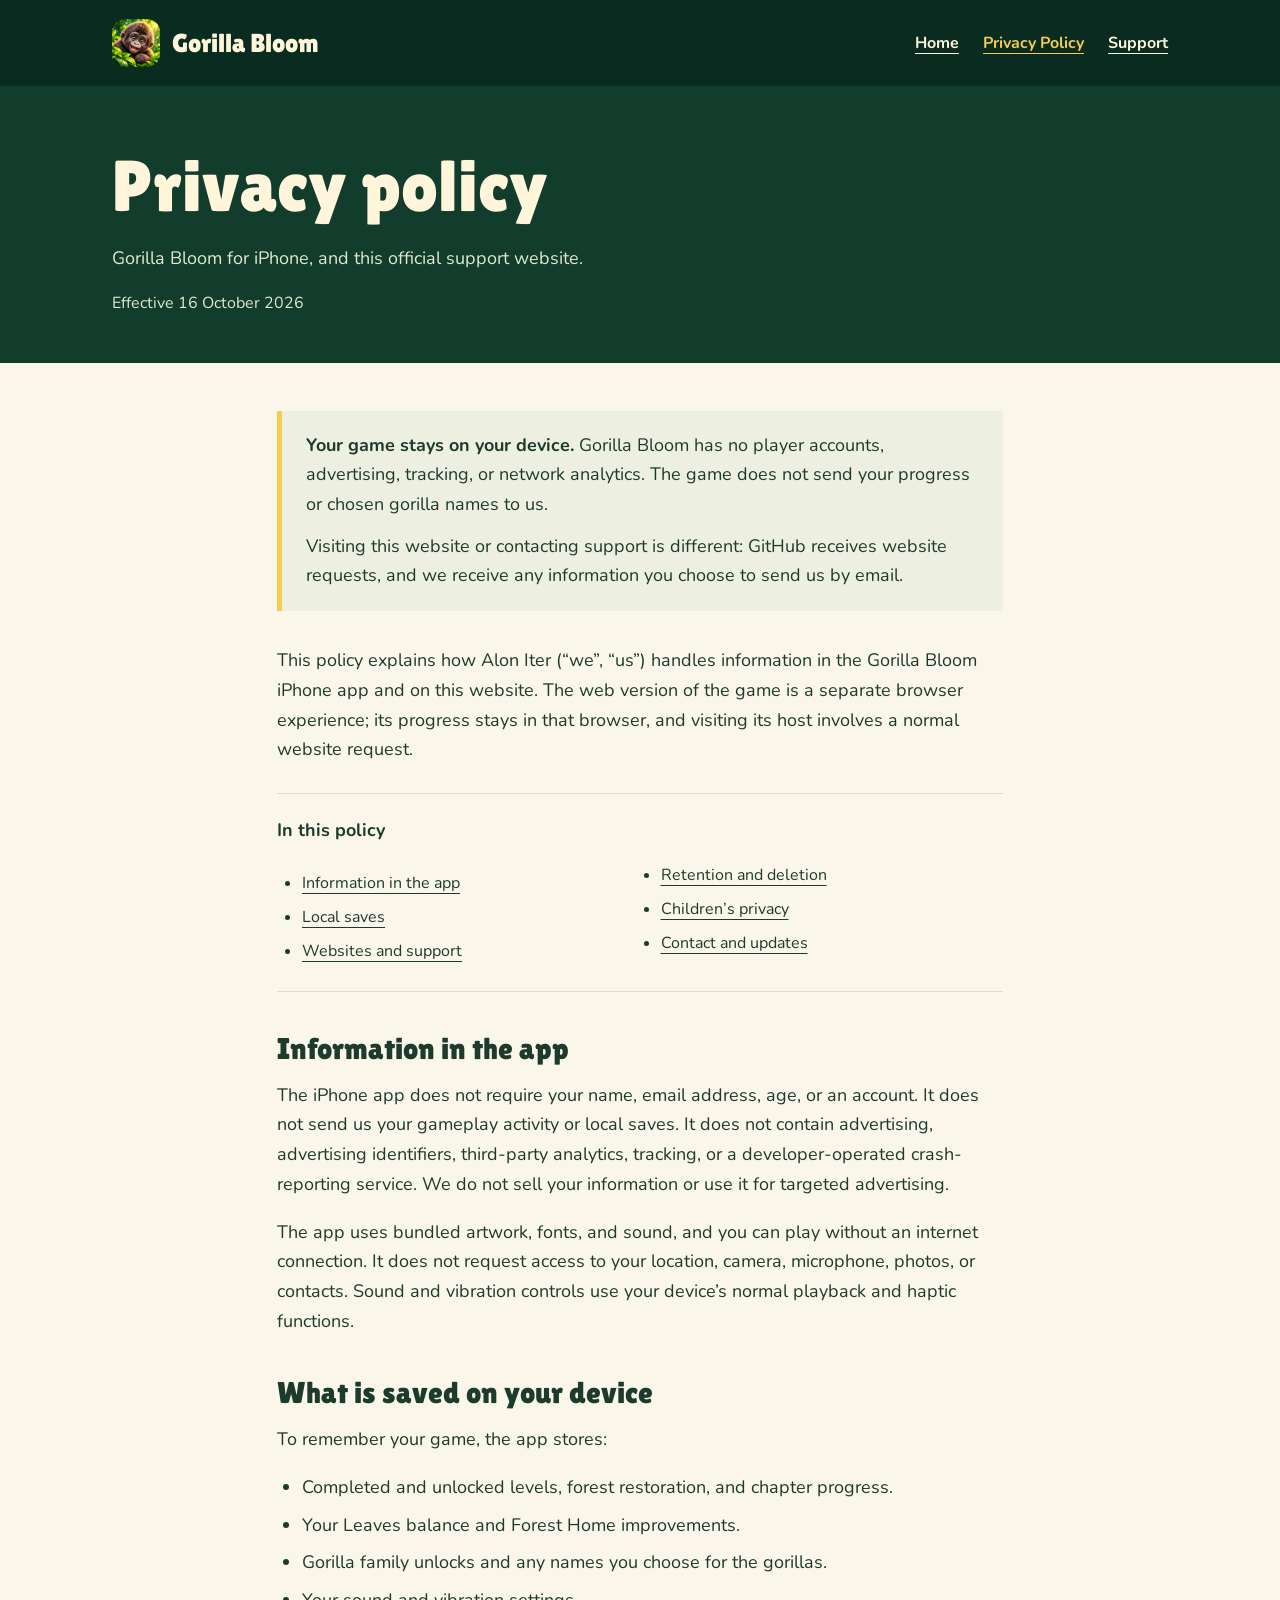
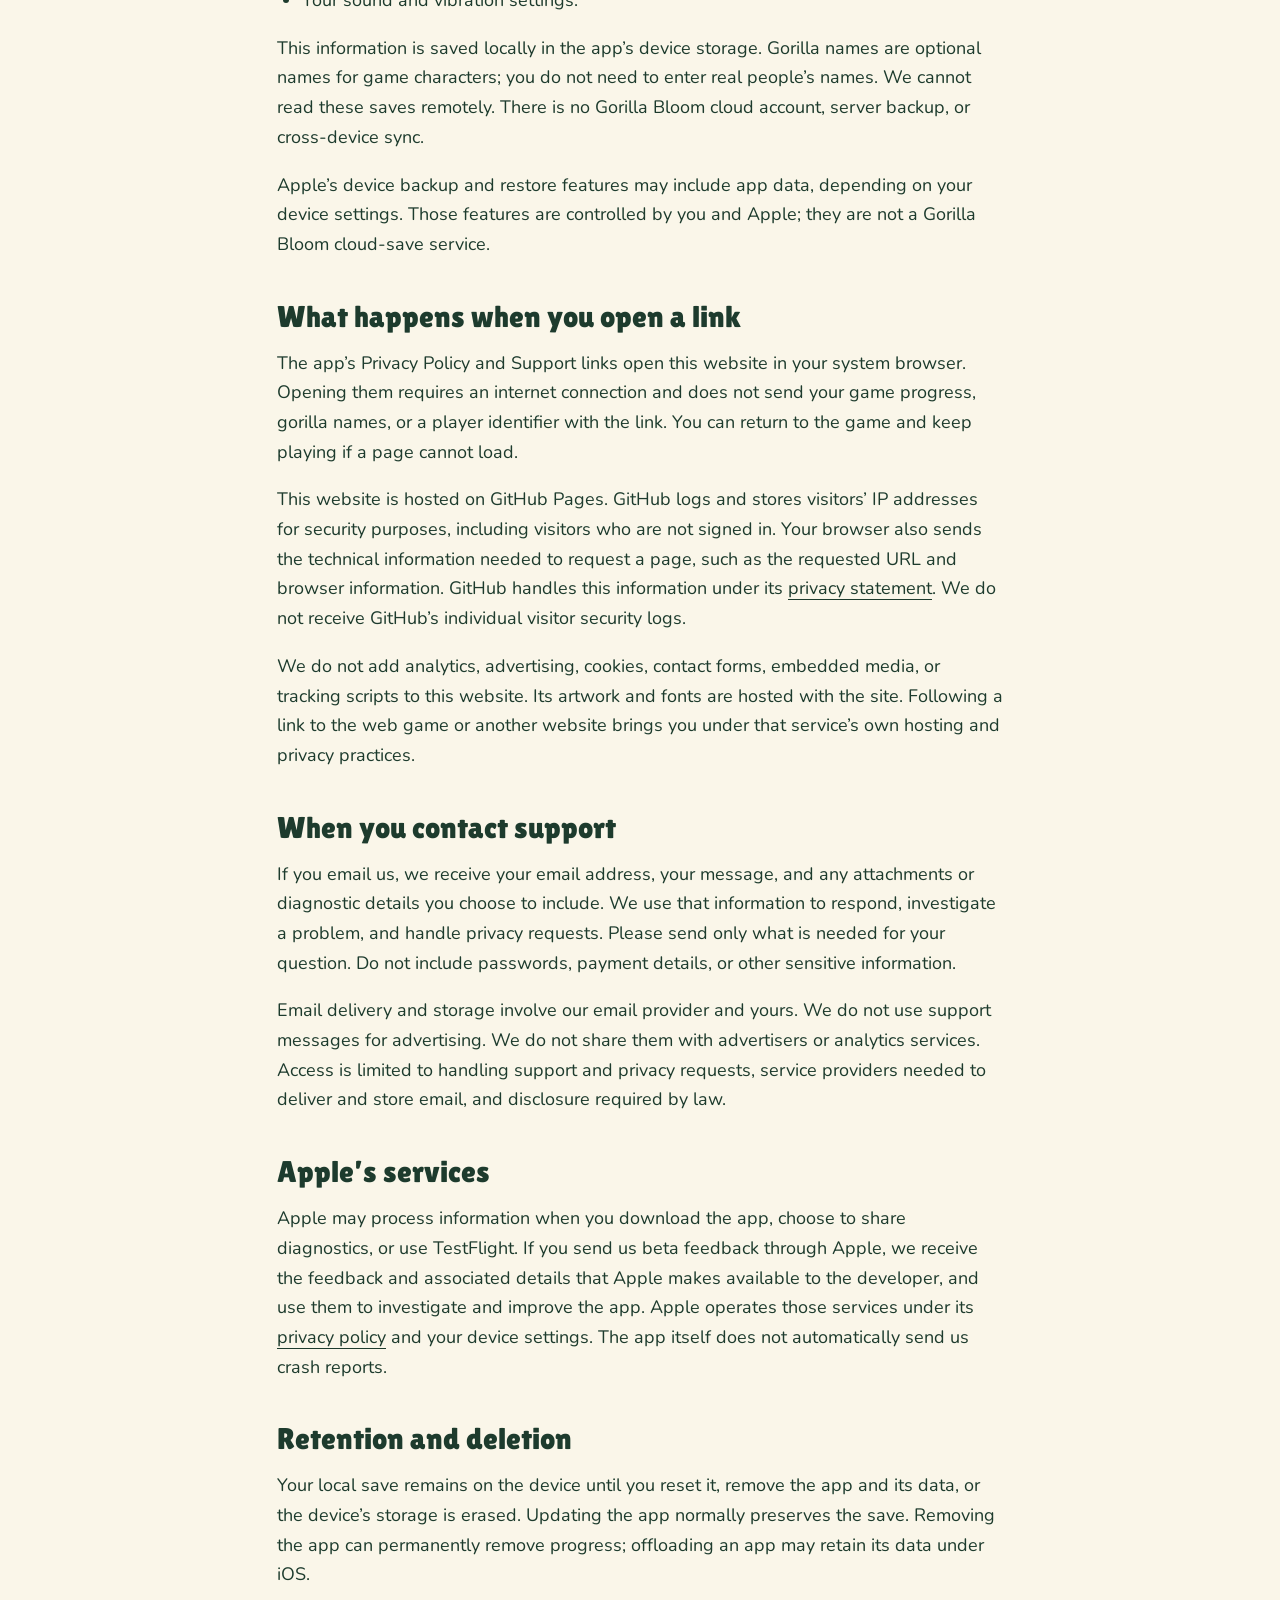
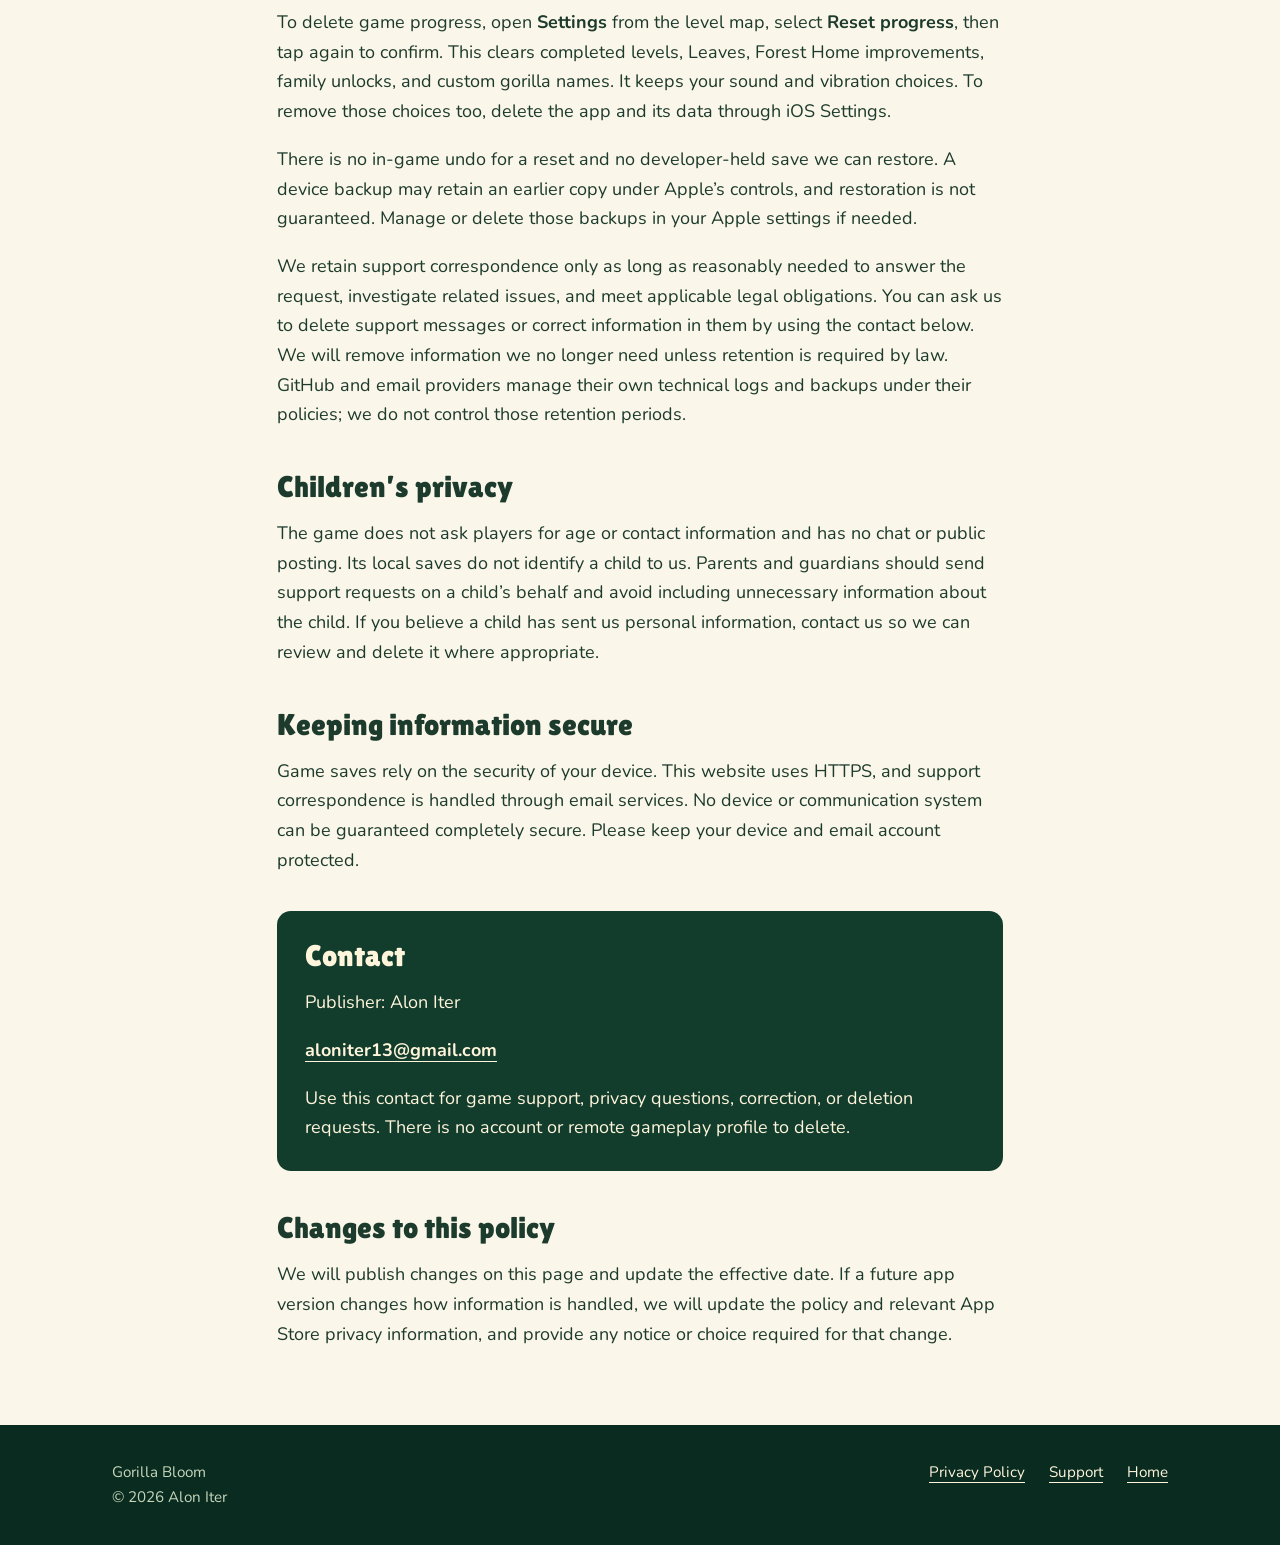
==== privacy/index.html @ 39c6205d "Publish official Gorilla Bloom privacy and support website" ====
<!doctype html>
<html lang="en"><head><meta charset="utf-8"><meta name="viewport" content="width=device-width,initial-scale=1"><meta name="description" content="How Gorilla Bloom handles local saves, website visits, and support messages."><meta name="theme-color" content="#092b20"><meta name="referrer" content="no-referrer"><meta http-equiv="Content-Security-Policy" content="default-src 'none'; img-src 'self'; style-src 'self' 'unsafe-inline'; font-src 'self'; base-uri 'none'; form-action 'none'; connect-src 'none'"><title>Privacy Policy · Gorilla Bloom</title><link rel="canonical" href="https://aloniter.github.io/gorilla-bloom-support/privacy/"><link rel="icon" type="image/webp" href="../assets/icon.webp"><link rel="stylesheet" href="../assets/style.css"></head><body><a class="skip" href="#main">Skip to content</a><header class="site-header"><div class="wrap header-inner"><a class="brand" href="../"><img src="../assets/icon.webp" width="48" height="48" alt="">Gorilla Bloom</a><nav class="site-nav" aria-label="Main"><a href=".././">Home</a><a href="../privacy/" aria-current="page">Privacy Policy</a><a href="../support/">Support</a></nav></div></header><main id="main"><div class="page-head"><div class="wrap"><h1>Privacy policy</h1><p>Gorilla Bloom for iPhone, and this official support website.</p><p class="version-note">Effective 16 October 2026</p></div></div><article class="wrap reading"><div class="summary-box"><p><strong>Your game stays on your device.</strong> Gorilla Bloom has no player accounts, advertising, tracking, or network analytics. The game does not send your progress or chosen gorilla names to us.</p><p>Visiting this website or contacting support is different: GitHub receives website requests, and we receive any information you choose to send us by email.</p></div><p>This policy explains how Alon Iter (“we”, “us”) handles information in the Gorilla Bloom iPhone app and on this website. The web version of the game is a separate browser experience; its progress stays in that browser, and visiting its host involves a normal website request.</p><nav class="contents" aria-label="Privacy policy sections"><strong>In this policy</strong><ul><li><a href="#app">Information in the app</a></li><li><a href="#storage">Local saves</a></li><li><a href="#external">Websites and support</a></li><li><a href="#retention">Retention and deletion</a></li><li><a href="#children">Children’s privacy</a></li><li><a href="#contact">Contact and updates</a></li></ul></nav><h2 id="app">Information in the app</h2><p>The iPhone app does not require your name, email address, age, or an account. It does not send us your gameplay activity or local saves. It does not contain advertising, advertising identifiers, third-party analytics, tracking, or a developer-operated crash-reporting service. We do not sell your information or use it for targeted advertising.</p><p>The app uses bundled artwork, fonts, and sound, and you can play without an internet connection. It does not request access to your location, camera, microphone, photos, or contacts. Sound and vibration controls use your device’s normal playback and haptic functions.</p><h2 id="storage">What is saved on your device</h2><p>To remember your game, the app stores:</p><ul><li>Completed and unlocked levels, forest restoration, and chapter progress.</li><li>Your Leaves balance and Forest Home improvements.</li><li>Gorilla family unlocks and any names you choose for the gorillas.</li><li>Your sound and vibration settings.</li></ul><p>This information is saved locally in the app’s device storage. Gorilla names are optional names for game characters; you do not need to enter real people’s names. We cannot read these saves remotely. There is no Gorilla Bloom cloud account, server backup, or cross-device sync.</p><p>Apple’s device backup and restore features may include app data, depending on your device settings. Those features are controlled by you and Apple; they are not a Gorilla Bloom cloud-save service.</p><h2 id="external">What happens when you open a link</h2><p>The app’s Privacy Policy and Support links open this website in your system browser. Opening them requires an internet connection and does not send your game progress, gorilla names, or a player identifier with the link. You can return to the game and keep playing if a page cannot load.</p><p>This website is hosted on GitHub Pages. GitHub logs and stores visitors’ IP addresses for security purposes, including visitors who are not signed in. Your browser also sends the technical information needed to request a page, such as the requested URL and browser information. GitHub handles this information under its <a href="https://docs.github.com/en/site-policy/privacy-policies/github-general-privacy-statement" rel="external noreferrer">privacy statement</a>. We do not receive GitHub’s individual visitor security logs.</p><p>We do not add analytics, advertising, cookies, contact forms, embedded media, or tracking scripts to this website. Its artwork and fonts are hosted with the site. Following a link to the web game or another website brings you under that service’s own hosting and privacy practices.</p><h2>When you contact support</h2><p>If you email us, we receive your email address, your message, and any attachments or diagnostic details you choose to include. We use that information to respond, investigate a problem, and handle privacy requests. Please send only what is needed for your question. Do not include passwords, payment details, or other sensitive information.</p><p>Email delivery and storage involve our email provider and yours. We do not use support messages for advertising. We do not share them with advertisers or analytics services. Access is limited to handling support and privacy requests, service providers needed to deliver and store email, and disclosure required by law.</p><h2>Apple’s services</h2><p>Apple may process information when you download the app, choose to share diagnostics, or use TestFlight. If you send us beta feedback through Apple, we receive the feedback and associated details that Apple makes available to the developer, and use them to investigate and improve the app. Apple operates those services under its <a href="https://www.apple.com/legal/privacy/" rel="external noreferrer">privacy policy</a> and your device settings. The app itself does not automatically send us crash reports.</p><h2 id="retention">Retention and deletion</h2><p>Your local save remains on the device until you reset it, remove the app and its data, or the device’s storage is erased. Updating the app normally preserves the save. Removing the app can permanently remove progress; offloading an app may retain its data under iOS.</p><p>To delete game progress, open <strong>Settings</strong> from the level map, select <strong>Reset progress</strong>, then tap again to confirm. This clears completed levels, Leaves, Forest Home improvements, family unlocks, and custom gorilla names. It keeps your sound and vibration choices. To remove those choices too, delete the app and its data through iOS Settings.</p><p>There is no in-game undo for a reset and no developer-held save we can restore. A device backup may retain an earlier copy under Apple’s controls, and restoration is not guaranteed. Manage or delete those backups in your Apple settings if needed.</p><p>We retain support correspondence only as long as reasonably needed to answer the request, investigate related issues, and meet applicable legal obligations. You can ask us to delete support messages or correct information in them by using the contact below. We will remove information we no longer need unless retention is required by law. GitHub and email providers manage their own technical logs and backups under their policies; we do not control those retention periods.</p><h2 id="children">Children’s privacy</h2><p>The game does not ask players for age or contact information and has no chat or public posting. Its local saves do not identify a child to us. Parents and guardians should send support requests on a child’s behalf and avoid including unnecessary information about the child. If you believe a child has sent us personal information, contact us so we can review and delete it where appropriate.</p><h2>Keeping information secure</h2><p>Game saves rely on the security of your device. This website uses HTTPS, and support correspondence is handled through email services. No device or communication system can be guaranteed completely secure. Please keep your device and email account protected.</p><section id="contact" class="contact"><h2>Contact</h2><p>Publisher: Alon Iter</p><p><a href="mailto:aloniter13@gmail.com?subject=Gorilla%20Bloom%20support">aloniter13@gmail.com</a></p><p>Use this contact for game support, privacy questions, correction, or deletion requests. There is no account or remote gameplay profile to delete.</p></section><h2>Changes to this policy</h2><p>We will publish changes on this page and update the effective date. If a future app version changes how information is handled, we will update the policy and relevant App Store privacy information, and provide any notice or choice required for that change.</p></article></main><footer class="site-footer"><div class="wrap footer-inner"><p>Gorilla Bloom<br>© 2026 Alon Iter</p><nav class="footer-nav" aria-label="Footer"><a href="../privacy/">Privacy Policy</a><a href="../support/">Support</a><a href="../">Home</a></nav></div></footer></body></html>
---- assets/style.css ----
@font-face{font-family:Lilita;src:url('lilita-one-latin-400-normal.woff2') format('woff2');font-weight:400;font-display:swap}@font-face{font-family:Nunito;src:url('nunito-latin-400-normal.woff2') format('woff2');font-weight:400;font-display:swap}@font-face{font-family:Nunito;src:url('nunito-latin-700-normal.woff2') format('woff2');font-weight:700;font-display:swap}
:root{--jungle:#123d2d;--deep:#092b20;--cream:#fff5db;--leaf:#c9d9ac;--yellow:#f4cc53;--ink:#1d3b2d;--paper:#faf6e9;--line:#d9dec8;font-family:Nunito,system-ui,sans-serif;color:var(--ink);background:var(--paper);font-synthesis:none;color-scheme:light}*{box-sizing:border-box}body{margin:0;font-size:18px;line-height:1.65}a{color:inherit;text-decoration-thickness:1px;text-underline-offset:5px}a:hover{text-decoration-thickness:2px}a:focus-visible,summary:focus-visible{outline:3px solid #986507;outline-offset:5px;border-radius:2px}h1,h2,h3,p{margin:0}h1,h2,h3{line-height:1.12;font-weight:400;text-wrap:balance}h1,h2{font-family:Lilita,system-ui,sans-serif}h1{font-size:clamp(3rem,6vw,5.4rem)}h2{font-size:clamp(2rem,4vw,3rem)}h3{font-weight:700;font-size:1.2rem}p+p{margin-top:1em}img{max-width:100%;height:auto;display:block}.wrap{max-width:1120px;margin:auto;padding-inline:32px}.skip{position:absolute;top:-120px;left:20px;background:var(--yellow);color:var(--deep);padding:12px;z-index:10}.skip:focus{top:12px}.site-header{background:var(--deep);color:var(--cream)}.header-inner{display:flex;align-items:center;justify-content:space-between;gap:24px;padding-block:19px}.brand{display:flex;gap:12px;align-items:center;text-decoration:none;font-family:Lilita,sans-serif;font-size:1.65rem;line-height:1}.brand img{width:48px;height:48px;border-radius:13px}.site-nav{display:flex;gap:24px;font-size:1rem;font-weight:700}.site-nav a{min-height:44px;display:inline-flex;align-items:center}.site-nav a[aria-current=page]{color:var(--yellow)}.hero{background:var(--jungle);color:var(--cream);overflow:hidden}.hero-grid{display:grid;grid-template-columns:1.05fr 1fr;align-items:center;min-height:610px;gap:45px}.hero-copy{padding-block:60px}.hero-copy p{max-width:28em;margin-top:24px;color:#e1e8ce;font-size:1.2rem}.hero-actions{display:flex;gap:20px;align-items:center;flex-wrap:wrap;margin-top:32px}.button{display:inline-flex;align-items:center;justify-content:center;min-height:50px;padding:10px 22px;background:var(--yellow);color:var(--deep);font-weight:700;text-decoration:none;border-radius:10px}.hero-actions>a:not(.button){padding-block:10px}.forest{align-self:stretch;position:relative;min-height:530px;background-image:linear-gradient(90deg,var(--jungle),transparent 20%),url('forest.webp');background-size:cover;background-position:center;border-radius:0 0 46% 46%;display:grid;place-items:center}.forest .portrait{width:70%;max-width:330px;border-radius:26%;box-shadow:0 18px 50px #092b2070;transform:rotate(-5deg)}.intro{padding-block:80px;display:grid;grid-template-columns:1fr .65fr;gap:100px;align-items:center}.intro h2{max-width:12em}.intro p{max-width:33em;margin-top:22px}.game-shot{max-width:250px;margin:auto;transform:rotate(4deg);border:7px solid var(--deep);border-radius:31px;box-shadow:0 12px 28px #092b2024}.game-shot img{border-radius:23px;width:100%}.game-shot figcaption{font-size:13px;line-height:1.4;padding:12px 9px;color:var(--cream);background:var(--deep);border-radius:0 0 20px 20px}.quiet-band{background:#e9eedc}.quiet-band .wrap{display:grid;grid-template-columns:1fr 1fr;gap:80px;padding-block:52px}.quiet-band p{margin-top:14px;max-width:30em}.quiet-band a{display:inline-block;margin-top:14px;font-weight:700}.site-footer{background:var(--deep);color:var(--cream);font-size:.95rem}.footer-inner{display:flex;justify-content:space-between;gap:32px;align-items:flex-start;padding-block:35px}.footer-nav{display:flex;gap:24px;flex-wrap:wrap}.footer-inner p{max-width:30em;color:#c6d6ba}.page-head{padding-block:60px 46px;background:var(--jungle);color:var(--cream)}.page-head h1{font-size:clamp(3rem,6vw,4.5rem)}.page-head p{margin-top:17px;max-width:45em;color:#e1e8ce}.reading{max-width:790px;padding-block:48px 76px}.reading h2{font-size:1.9rem;margin:40px 0 15px}.reading h3{margin:26px 0 12px}.reading ul,.reading ol{padding-left:25px}.reading li{margin-block:8px}.reading .lead{font-size:1.2rem;line-height:1.65}.summary-box{border-left:5px solid var(--yellow);padding:20px 24px;background:#edf0e1;margin-bottom:35px}.summary-box p+p{margin-top:12px}.contact{padding:28px;background:var(--jungle);color:var(--cream);border-radius:14px;margin-top:36px;overflow-wrap:anywhere}.contact h2{margin-top:0;color:var(--cream)}.contact a{font-weight:700}.contact .button{color:var(--deep);margin-top:20px}.contents{margin:28px 0 36px;padding-block:22px;border-block:1px solid var(--line)}.contents ul{columns:2;margin-bottom:0;font-size:1rem}.reading details{border-bottom:1px solid var(--line);padding-block:20px}.reading summary{cursor:pointer;min-height:44px;font-weight:700;line-height:1.5;list-style-position:outside;margin-left:20px;padding-left:5px}.reading details p{margin:10px 0 0 25px}.note{font-size:.95rem}.preview-warning{background:#ffdf7c;color:#332303;padding:14px 24px;text-align:center;font-weight:700}.version-note{font-size:1rem;margin-top:18px}.pill{display:inline-block;padding:4px 12px;background:#285440;border-radius:20px;color:var(--cream);font-size:.9rem;margin-top:26px}@media(max-width:760px){.wrap{padding-inline:24px}.header-inner{gap:14px;align-items:flex-start;flex-direction:column;padding-block:15px 10px}.brand{font-size:1.5rem}.site-nav{gap:25px;width:100%}.hero-grid{grid-template-columns:1fr;gap:0;min-height:0}.hero-copy{padding-block:45px 10px}.hero h1{font-size:clamp(3rem,12vw,4.5rem)}.hero-copy p{font-size:1.1rem;margin-top:18px}.forest{min-height:330px;margin-top:20px;background-image:linear-gradient(180deg,var(--jungle),transparent 22%),url('forest.webp');border-radius:0 0 40% 40%}.forest .portrait{max-width:220px;width:57%}.intro{padding-block:55px;grid-template-columns:1fr;gap:38px}.intro p{margin-top:18px}.game-shot{max-width:230px}.quiet-band .wrap{grid-template-columns:1fr;gap:36px;padding-block:40px}.footer-inner{flex-direction:column;gap:22px}.page-head{padding-block:40px 35px}.reading{padding-block:32px 52px}.reading h2{margin-top:32px}.contents ul{columns:1}.contact{padding:24px}.summary-box{padding:18px}.footer-nav{gap:22px}}@media(prefers-reduced-motion:reduce){*{scroll-behavior:auto!important}}
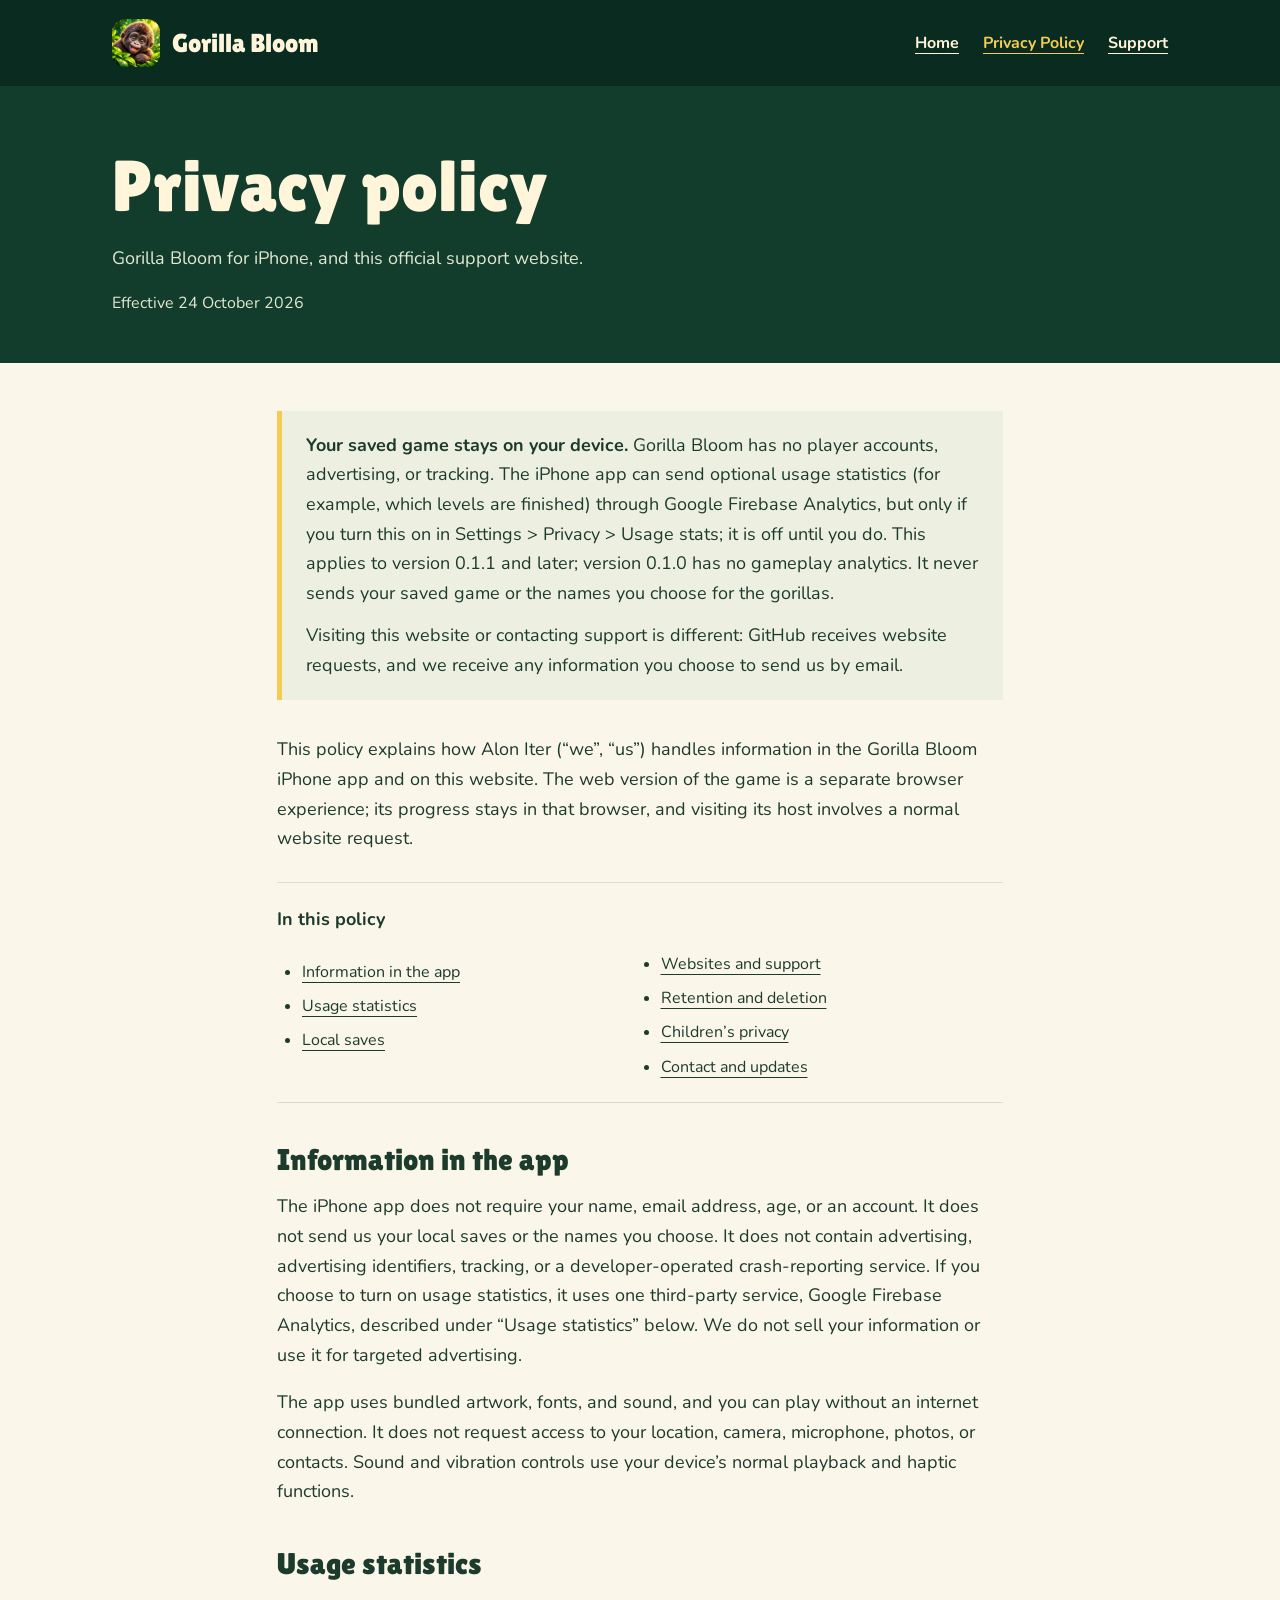
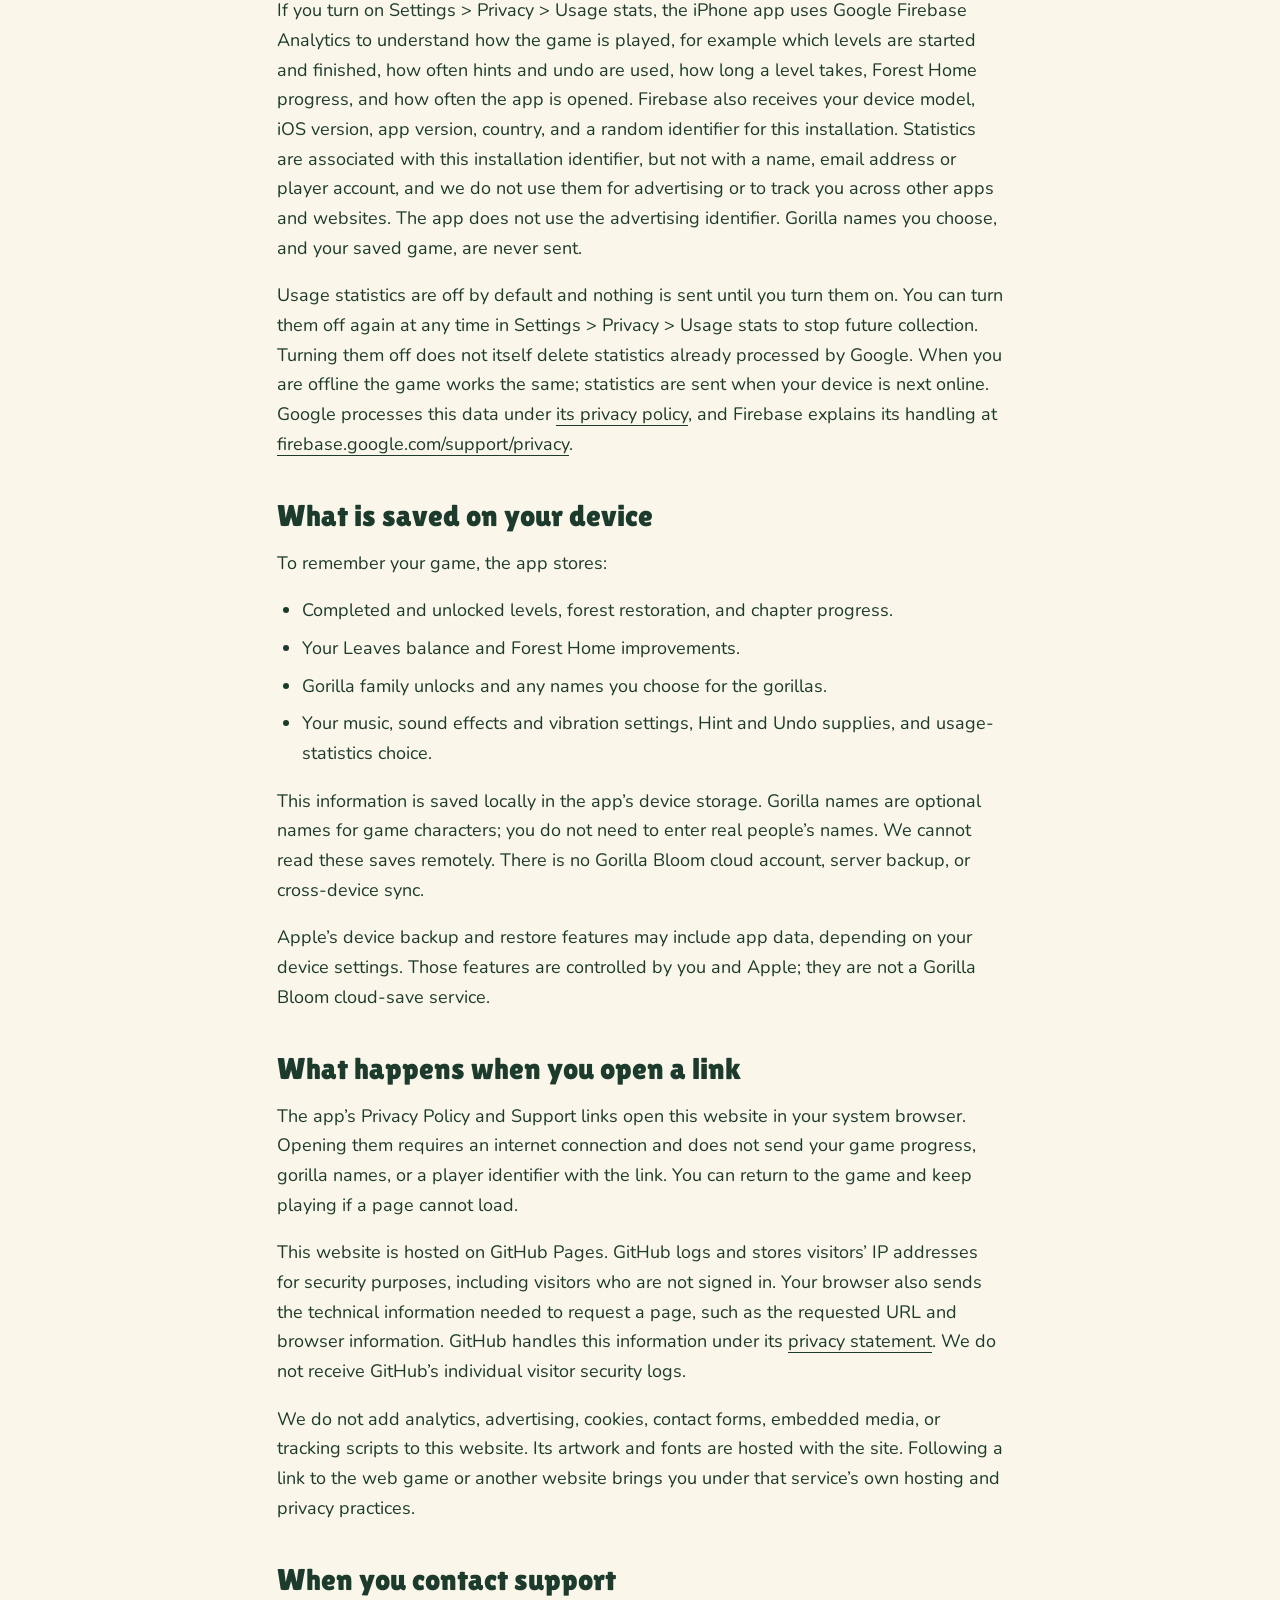
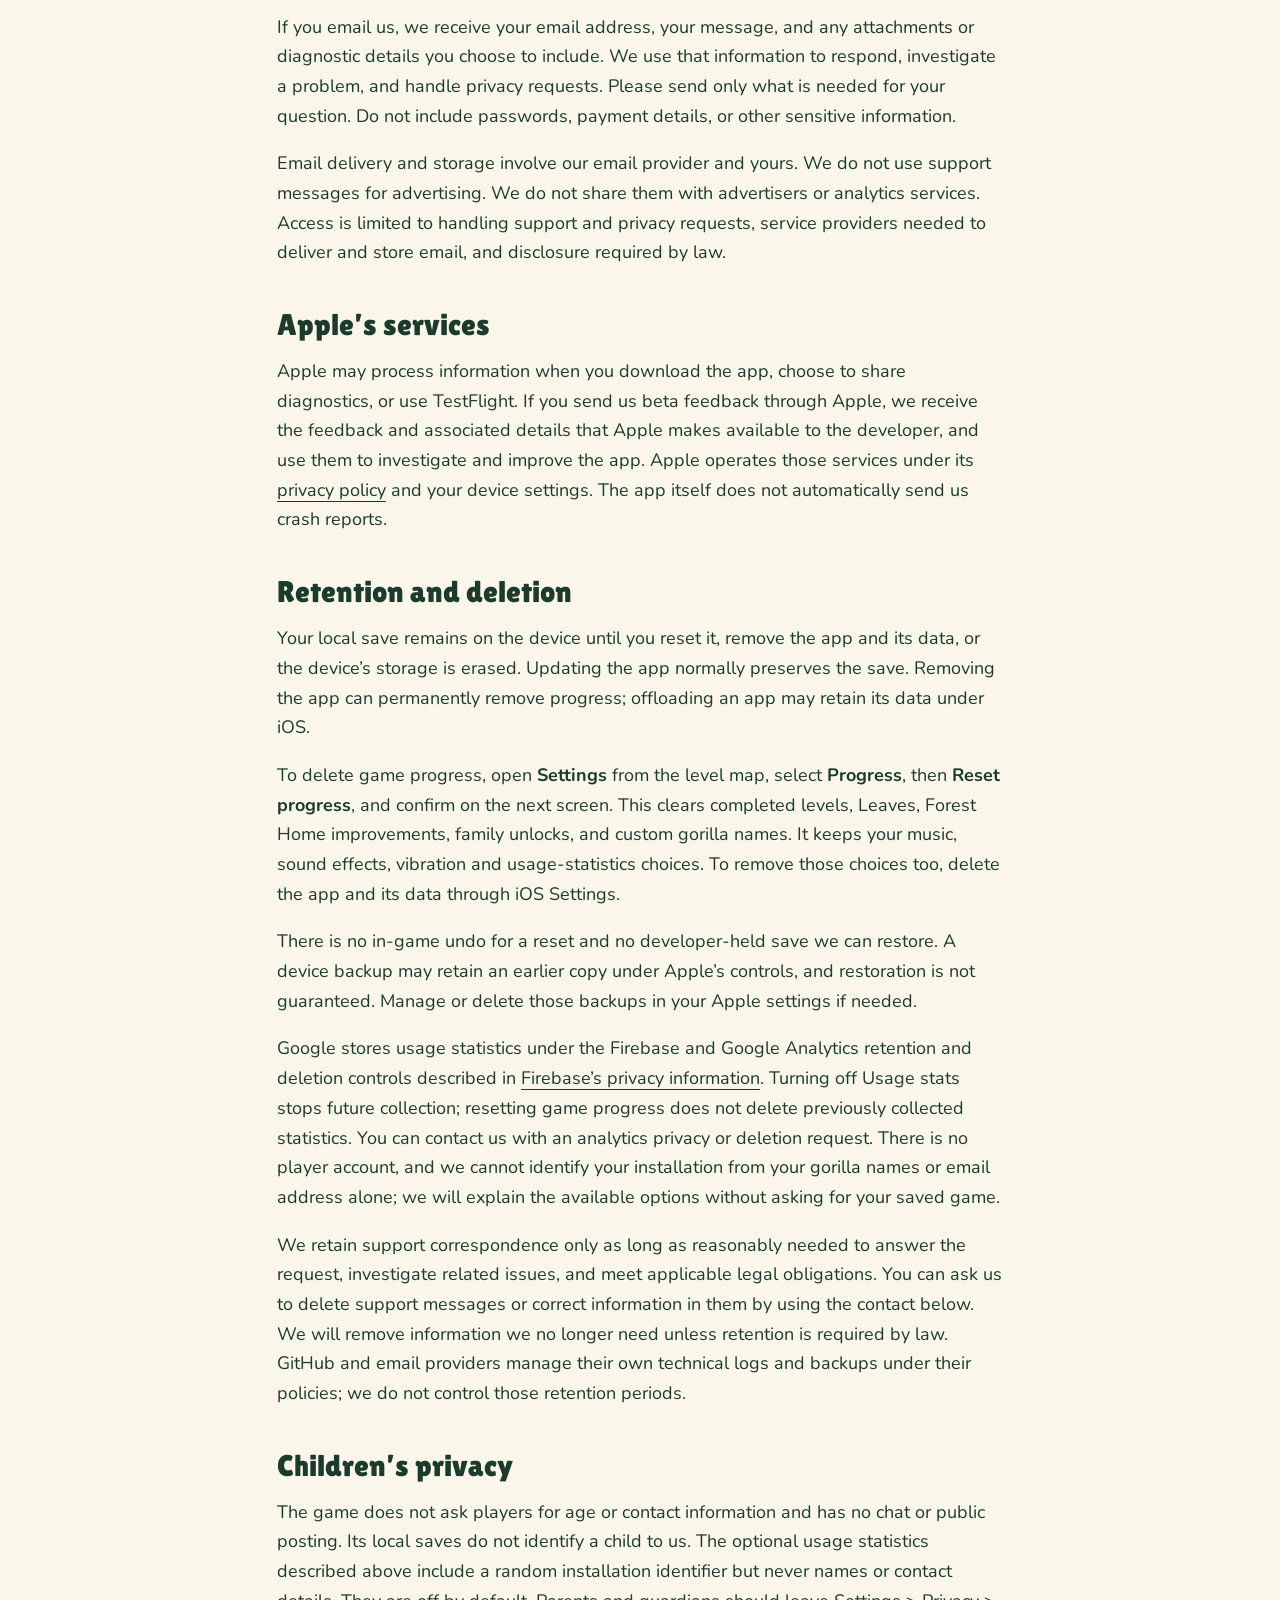
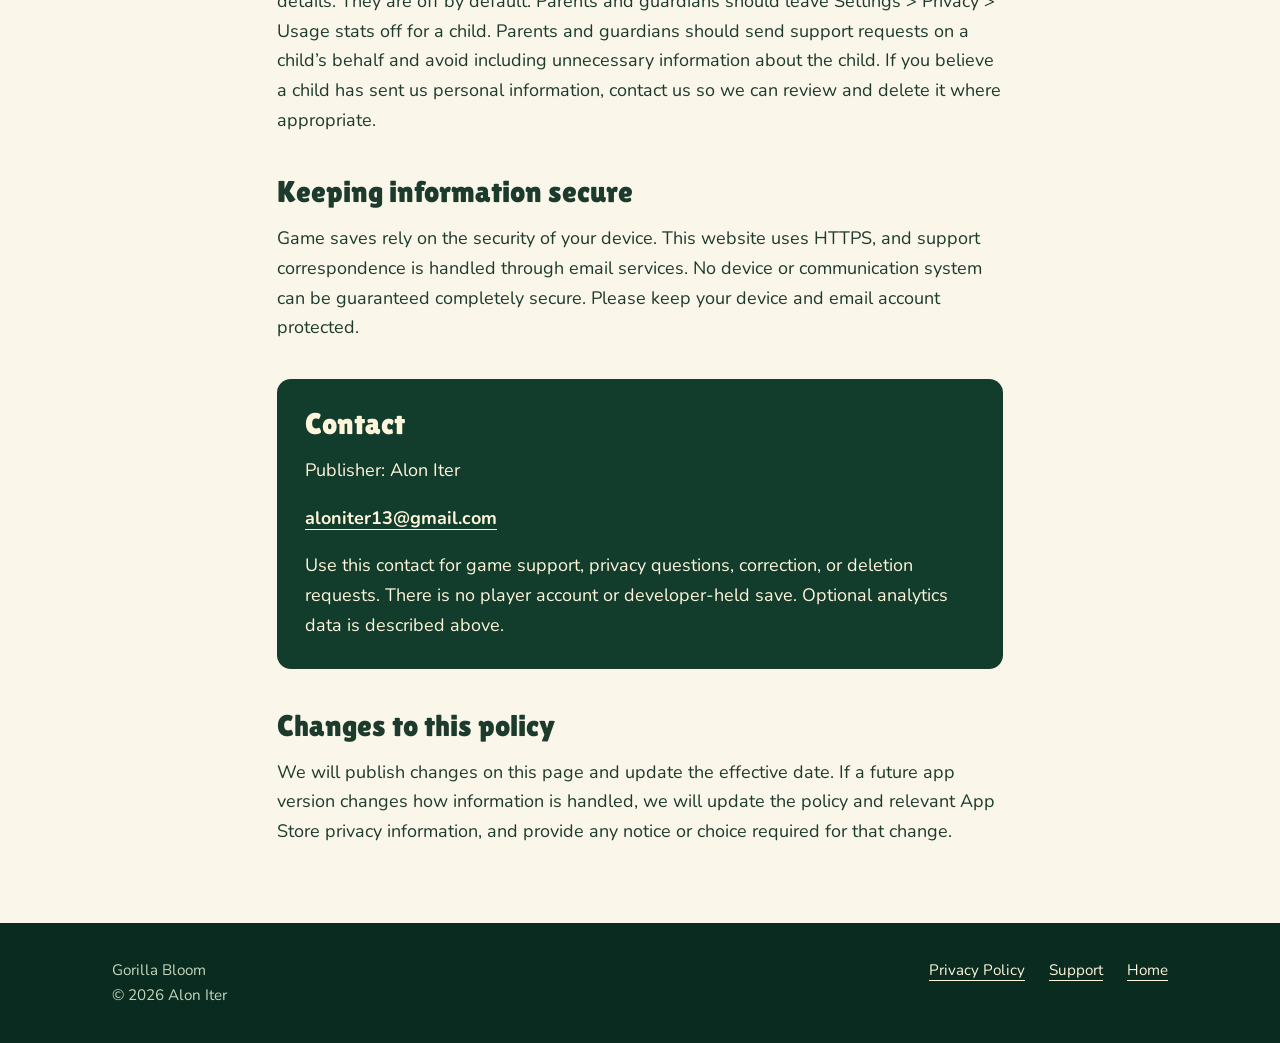
==== commit 5b553217: "Update privacy policy for optional usage statistics in v0.1.1" ====
--- a/privacy/index.html
+++ b/privacy/index.html
@@ -1,2 +1,2 @@
 <!doctype html>
-<html lang="en"><head><meta charset="utf-8"><meta name="viewport" content="width=device-width,initial-scale=1"><meta name="description" content="How Gorilla Bloom handles local saves, website visits, and support messages."><meta name="theme-color" content="#092b20"><meta name="referrer" content="no-referrer"><meta http-equiv="Content-Security-Policy" content="default-src 'none'; img-src 'self'; style-src 'self' 'unsafe-inline'; font-src 'self'; base-uri 'none'; form-action 'none'; connect-src 'none'"><title>Privacy Policy · Gorilla Bloom</title><link rel="canonical" href="https://aloniter.github.io/gorilla-bloom-support/privacy/"><link rel="icon" type="image/webp" href="../assets/icon.webp"><link rel="stylesheet" href="../assets/style.css"></head><body><a class="skip" href="#main">Skip to content</a><header class="site-header"><div class="wrap header-inner"><a class="brand" href="../"><img src="../assets/icon.webp" width="48" height="48" alt="">Gorilla Bloom</a><nav class="site-nav" aria-label="Main"><a href=".././">Home</a><a href="../privacy/" aria-current="page">Privacy Policy</a><a href="../support/">Support</a></nav></div></header><main id="main"><div class="page-head"><div class="wrap"><h1>Privacy policy</h1><p>Gorilla Bloom for iPhone, and this official support website.</p><p class="version-note">Effective 16 October 2026</p></div></div><article class="wrap reading"><div class="summary-box"><p><strong>Your game stays on your device.</strong> Gorilla Bloom has no player accounts, advertising, tracking, or network analytics. The game does not send your progress or chosen gorilla names to us.</p><p>Visiting this website or contacting support is different: GitHub receives website requests, and we receive any information you choose to send us by email.</p></div><p>This policy explains how Alon Iter (“we”, “us”) handles information in the Gorilla Bloom iPhone app and on this website. The web version of the game is a separate browser experience; its progress stays in that browser, and visiting its host involves a normal website request.</p><nav class="contents" aria-label="Privacy policy sections"><strong>In this policy</strong><ul><li><a href="#app">Information in the app</a></li><li><a href="#storage">Local saves</a></li><li><a href="#external">Websites and support</a></li><li><a href="#retention">Retention and deletion</a></li><li><a href="#children">Children’s privacy</a></li><li><a href="#contact">Contact and updates</a></li></ul></nav><h2 id="app">Information in the app</h2><p>The iPhone app does not require your name, email address, age, or an account. It does not send us your gameplay activity or local saves. It does not contain advertising, advertising identifiers, third-party analytics, tracking, or a developer-operated crash-reporting service. We do not sell your information or use it for targeted advertising.</p><p>The app uses bundled artwork, fonts, and sound, and you can play without an internet connection. It does not request access to your location, camera, microphone, photos, or contacts. Sound and vibration controls use your device’s normal playback and haptic functions.</p><h2 id="storage">What is saved on your device</h2><p>To remember your game, the app stores:</p><ul><li>Completed and unlocked levels, forest restoration, and chapter progress.</li><li>Your Leaves balance and Forest Home improvements.</li><li>Gorilla family unlocks and any names you choose for the gorillas.</li><li>Your sound and vibration settings.</li></ul><p>This information is saved locally in the app’s device storage. Gorilla names are optional names for game characters; you do not need to enter real people’s names. We cannot read these saves remotely. There is no Gorilla Bloom cloud account, server backup, or cross-device sync.</p><p>Apple’s device backup and restore features may include app data, depending on your device settings. Those features are controlled by you and Apple; they are not a Gorilla Bloom cloud-save service.</p><h2 id="external">What happens when you open a link</h2><p>The app’s Privacy Policy and Support links open this website in your system browser. Opening them requires an internet connection and does not send your game progress, gorilla names, or a player identifier with the link. You can return to the game and keep playing if a page cannot load.</p><p>This website is hosted on GitHub Pages. GitHub logs and stores visitors’ IP addresses for security purposes, including visitors who are not signed in. Your browser also sends the technical information needed to request a page, such as the requested URL and browser information. GitHub handles this information under its <a href="https://docs.github.com/en/site-policy/privacy-policies/github-general-privacy-statement" rel="external noreferrer">privacy statement</a>. We do not receive GitHub’s individual visitor security logs.</p><p>We do not add analytics, advertising, cookies, contact forms, embedded media, or tracking scripts to this website. Its artwork and fonts are hosted with the site. Following a link to the web game or another website brings you under that service’s own hosting and privacy practices.</p><h2>When you contact support</h2><p>If you email us, we receive your email address, your message, and any attachments or diagnostic details you choose to include. We use that information to respond, investigate a problem, and handle privacy requests. Please send only what is needed for your question. Do not include passwords, payment details, or other sensitive information.</p><p>Email delivery and storage involve our email provider and yours. We do not use support messages for advertising. We do not share them with advertisers or analytics services. Access is limited to handling support and privacy requests, service providers needed to deliver and store email, and disclosure required by law.</p><h2>Apple’s services</h2><p>Apple may process information when you download the app, choose to share diagnostics, or use TestFlight. If you send us beta feedback through Apple, we receive the feedback and associated details that Apple makes available to the developer, and use them to investigate and improve the app. Apple operates those services under its <a href="https://www.apple.com/legal/privacy/" rel="external noreferrer">privacy policy</a> and your device settings. The app itself does not automatically send us crash reports.</p><h2 id="retention">Retention and deletion</h2><p>Your local save remains on the device until you reset it, remove the app and its data, or the device’s storage is erased. Updating the app normally preserves the save. Removing the app can permanently remove progress; offloading an app may retain its data under iOS.</p><p>To delete game progress, open <strong>Settings</strong> from the level map, select <strong>Reset progress</strong>, then tap again to confirm. This clears completed levels, Leaves, Forest Home improvements, family unlocks, and custom gorilla names. It keeps your sound and vibration choices. To remove those choices too, delete the app and its data through iOS Settings.</p><p>There is no in-game undo for a reset and no developer-held save we can restore. A device backup may retain an earlier copy under Apple’s controls, and restoration is not guaranteed. Manage or delete those backups in your Apple settings if needed.</p><p>We retain support correspondence only as long as reasonably needed to answer the request, investigate related issues, and meet applicable legal obligations. You can ask us to delete support messages or correct information in them by using the contact below. We will remove information we no longer need unless retention is required by law. GitHub and email providers manage their own technical logs and backups under their policies; we do not control those retention periods.</p><h2 id="children">Children’s privacy</h2><p>The game does not ask players for age or contact information and has no chat or public posting. Its local saves do not identify a child to us. Parents and guardians should send support requests on a child’s behalf and avoid including unnecessary information about the child. If you believe a child has sent us personal information, contact us so we can review and delete it where appropriate.</p><h2>Keeping information secure</h2><p>Game saves rely on the security of your device. This website uses HTTPS, and support correspondence is handled through email services. No device or communication system can be guaranteed completely secure. Please keep your device and email account protected.</p><section id="contact" class="contact"><h2>Contact</h2><p>Publisher: Alon Iter</p><p><a href="mailto:aloniter13@gmail.com?subject=Gorilla%20Bloom%20support">aloniter13@gmail.com</a></p><p>Use this contact for game support, privacy questions, correction, or deletion requests. There is no account or remote gameplay profile to delete.</p></section><h2>Changes to this policy</h2><p>We will publish changes on this page and update the effective date. If a future app version changes how information is handled, we will update the policy and relevant App Store privacy information, and provide any notice or choice required for that change.</p></article></main><footer class="site-footer"><div class="wrap footer-inner"><p>Gorilla Bloom<br>© 2026 Alon Iter</p><nav class="footer-nav" aria-label="Footer"><a href="../privacy/">Privacy Policy</a><a href="../support/">Support</a><a href="../">Home</a></nav></div></footer></body></html>
+<html lang="en"><head><meta charset="utf-8"><meta name="viewport" content="width=device-width,initial-scale=1"><meta name="description" content="How Gorilla Bloom handles local saves, website visits, and support messages."><meta name="theme-color" content="#092b20"><meta name="referrer" content="no-referrer"><meta http-equiv="Content-Security-Policy" content="default-src 'none'; img-src 'self'; style-src 'self' 'unsafe-inline'; font-src 'self'; base-uri 'none'; form-action 'none'; connect-src 'none'"><title>Privacy Policy · Gorilla Bloom</title><link rel="canonical" href="https://aloniter.github.io/gorilla-bloom-support/privacy/"><link rel="icon" type="image/webp" href="../assets/icon.webp"><link rel="stylesheet" href="../assets/style.css"></head><body><a class="skip" href="#main">Skip to content</a><header class="site-header"><div class="wrap header-inner"><a class="brand" href="../"><img src="../assets/icon.webp" width="48" height="48" alt="">Gorilla Bloom</a><nav class="site-nav" aria-label="Main"><a href=".././">Home</a><a href="../privacy/" aria-current="page">Privacy Policy</a><a href="../support/">Support</a></nav></div></header><main id="main"><div class="page-head"><div class="wrap"><h1>Privacy policy</h1><p>Gorilla Bloom for iPhone, and this official support website.</p><p class="version-note">Effective 24 October 2026</p></div></div><article class="wrap reading"><div class="summary-box"><p><strong>Your saved game stays on your device.</strong> Gorilla Bloom has no player accounts, advertising, or tracking. The iPhone app can send optional usage statistics (for example, which levels are finished) through Google Firebase Analytics, but only if you turn this on in Settings &gt; Privacy &gt; Usage stats; it is off until you do. This applies to version 0.1.1 and later; version 0.1.0 has no gameplay analytics. It never sends your saved game or the names you choose for the gorillas.</p><p>Visiting this website or contacting support is different: GitHub receives website requests, and we receive any information you choose to send us by email.</p></div><p>This policy explains how Alon Iter (“we”, “us”) handles information in the Gorilla Bloom iPhone app and on this website. The web version of the game is a separate browser experience; its progress stays in that browser, and visiting its host involves a normal website request.</p><nav class="contents" aria-label="Privacy policy sections"><strong>In this policy</strong><ul><li><a href="#app">Information in the app</a></li><li><a href="#stats">Usage statistics</a></li><li><a href="#storage">Local saves</a></li><li><a href="#external">Websites and support</a></li><li><a href="#retention">Retention and deletion</a></li><li><a href="#children">Children’s privacy</a></li><li><a href="#contact">Contact and updates</a></li></ul></nav><h2 id="app">Information in the app</h2><p>The iPhone app does not require your name, email address, age, or an account. It does not send us your local saves or the names you choose. It does not contain advertising, advertising identifiers, tracking, or a developer-operated crash-reporting service. If you choose to turn on usage statistics, it uses one third-party service, Google Firebase Analytics, described under “Usage statistics” below. We do not sell your information or use it for targeted advertising.</p><p>The app uses bundled artwork, fonts, and sound, and you can play without an internet connection. It does not request access to your location, camera, microphone, photos, or contacts. Sound and vibration controls use your device’s normal playback and haptic functions.</p><h2 id="stats">Usage statistics</h2><p>If you turn on Settings &gt; Privacy &gt; Usage stats, the iPhone app uses Google Firebase Analytics to understand how the game is played, for example which levels are started and finished, how often hints and undo are used, how long a level takes, Forest Home progress, and how often the app is opened. Firebase also receives your device model, iOS version, app version, country, and a random identifier for this installation. Statistics are associated with this installation identifier, but not with a name, email address or player account, and we do not use them for advertising or to track you across other apps and websites. The app does not use the advertising identifier. Gorilla names you choose, and your saved game, are never sent.</p><p>Usage statistics are off by default and nothing is sent until you turn them on. You can turn them off again at any time in Settings &gt; Privacy &gt; Usage stats to stop future collection. Turning them off does not itself delete statistics already processed by Google. When you are offline the game works the same; statistics are sent when your device is next online. Google processes this data under <a href="https://policies.google.com/privacy">its privacy policy</a>, and Firebase explains its handling at <a href="https://firebase.google.com/support/privacy">firebase.google.com/support/privacy</a>.</p><h2 id="storage">What is saved on your device</h2><p>To remember your game, the app stores:</p><ul><li>Completed and unlocked levels, forest restoration, and chapter progress.</li><li>Your Leaves balance and Forest Home improvements.</li><li>Gorilla family unlocks and any names you choose for the gorillas.</li><li>Your music, sound effects and vibration settings, Hint and Undo supplies, and usage-statistics choice.</li></ul><p>This information is saved locally in the app’s device storage. Gorilla names are optional names for game characters; you do not need to enter real people’s names. We cannot read these saves remotely. There is no Gorilla Bloom cloud account, server backup, or cross-device sync.</p><p>Apple’s device backup and restore features may include app data, depending on your device settings. Those features are controlled by you and Apple; they are not a Gorilla Bloom cloud-save service.</p><h2 id="external">What happens when you open a link</h2><p>The app’s Privacy Policy and Support links open this website in your system browser. Opening them requires an internet connection and does not send your game progress, gorilla names, or a player identifier with the link. You can return to the game and keep playing if a page cannot load.</p><p>This website is hosted on GitHub Pages. GitHub logs and stores visitors’ IP addresses for security purposes, including visitors who are not signed in. Your browser also sends the technical information needed to request a page, such as the requested URL and browser information. GitHub handles this information under its <a href="https://docs.github.com/en/site-policy/privacy-policies/github-general-privacy-statement" rel="external noreferrer">privacy statement</a>. We do not receive GitHub’s individual visitor security logs.</p><p>We do not add analytics, advertising, cookies, contact forms, embedded media, or tracking scripts to this website. Its artwork and fonts are hosted with the site. Following a link to the web game or another website brings you under that service’s own hosting and privacy practices.</p><h2>When you contact support</h2><p>If you email us, we receive your email address, your message, and any attachments or diagnostic details you choose to include. We use that information to respond, investigate a problem, and handle privacy requests. Please send only what is needed for your question. Do not include passwords, payment details, or other sensitive information.</p><p>Email delivery and storage involve our email provider and yours. We do not use support messages for advertising. We do not share them with advertisers or analytics services. Access is limited to handling support and privacy requests, service providers needed to deliver and store email, and disclosure required by law.</p><h2>Apple’s services</h2><p>Apple may process information when you download the app, choose to share diagnostics, or use TestFlight. If you send us beta feedback through Apple, we receive the feedback and associated details that Apple makes available to the developer, and use them to investigate and improve the app. Apple operates those services under its <a href="https://www.apple.com/legal/privacy/" rel="external noreferrer">privacy policy</a> and your device settings. The app itself does not automatically send us crash reports.</p><h2 id="retention">Retention and deletion</h2><p>Your local save remains on the device until you reset it, remove the app and its data, or the device’s storage is erased. Updating the app normally preserves the save. Removing the app can permanently remove progress; offloading an app may retain its data under iOS.</p><p>To delete game progress, open <strong>Settings</strong> from the level map, select <strong>Progress</strong>, then <strong>Reset progress</strong>, and confirm on the next screen. This clears completed levels, Leaves, Forest Home improvements, family unlocks, and custom gorilla names. It keeps your music, sound effects, vibration and usage-statistics choices. To remove those choices too, delete the app and its data through iOS Settings.</p><p>There is no in-game undo for a reset and no developer-held save we can restore. A device backup may retain an earlier copy under Apple’s controls, and restoration is not guaranteed. Manage or delete those backups in your Apple settings if needed.</p><p>Google stores usage statistics under the Firebase and Google Analytics retention and deletion controls described in <a href="https://firebase.google.com/support/privacy">Firebase’s privacy information</a>. Turning off Usage stats stops future collection; resetting game progress does not delete previously collected statistics. You can contact us with an analytics privacy or deletion request. There is no player account, and we cannot identify your installation from your gorilla names or email address alone; we will explain the available options without asking for your saved game.</p><p>We retain support correspondence only as long as reasonably needed to answer the request, investigate related issues, and meet applicable legal obligations. You can ask us to delete support messages or correct information in them by using the contact below. We will remove information we no longer need unless retention is required by law. GitHub and email providers manage their own technical logs and backups under their policies; we do not control those retention periods.</p><h2 id="children">Children’s privacy</h2><p>The game does not ask players for age or contact information and has no chat or public posting. Its local saves do not identify a child to us. The optional usage statistics described above include a random installation identifier but never names or contact details. They are off by default. Parents and guardians should leave Settings &gt; Privacy &gt; Usage stats off for a child. Parents and guardians should send support requests on a child’s behalf and avoid including unnecessary information about the child. If you believe a child has sent us personal information, contact us so we can review and delete it where appropriate.</p><h2>Keeping information secure</h2><p>Game saves rely on the security of your device. This website uses HTTPS, and support correspondence is handled through email services. No device or communication system can be guaranteed completely secure. Please keep your device and email account protected.</p><section id="contact" class="contact"><h2>Contact</h2><p>Publisher: Alon Iter</p><p><a href="mailto:aloniter13@gmail.com?subject=Gorilla%20Bloom%20support">aloniter13@gmail.com</a></p><p>Use this contact for game support, privacy questions, correction, or deletion requests. There is no player account or developer-held save. Optional analytics data is described above.</p></section><h2>Changes to this policy</h2><p>We will publish changes on this page and update the effective date. If a future app version changes how information is handled, we will update the policy and relevant App Store privacy information, and provide any notice or choice required for that change.</p></article></main><footer class="site-footer"><div class="wrap footer-inner"><p>Gorilla Bloom<br>© 2026 Alon Iter</p><nav class="footer-nav" aria-label="Footer"><a href="../privacy/">Privacy Policy</a><a href="../support/">Support</a><a href="../">Home</a></nav></div></footer></body></html>
